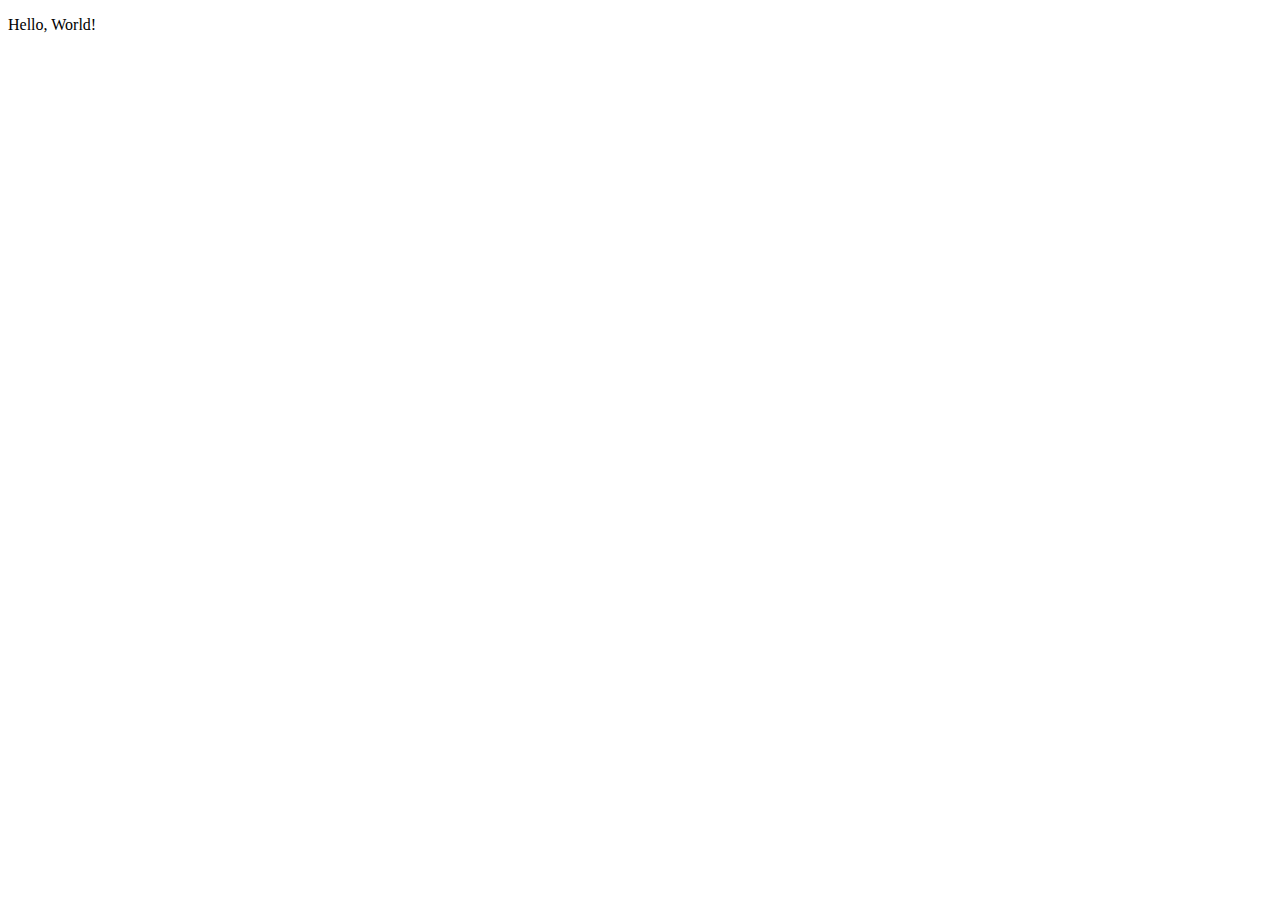
==== index.html @ 15918255 "Add files via upload" ====
<!DOCTYPE html>
<html lang="en">
<head>
	<meta charset="UTF-8">
	<meta http-equiv="X-UA-Compatible" content="IE=edge">
	<meta name="viewport" content="width=device-width, initial-scale=1.0">
	<title>Portfolio</title>
</head>
<body>
  <p>Hello, World!</p>
</body>
</html>
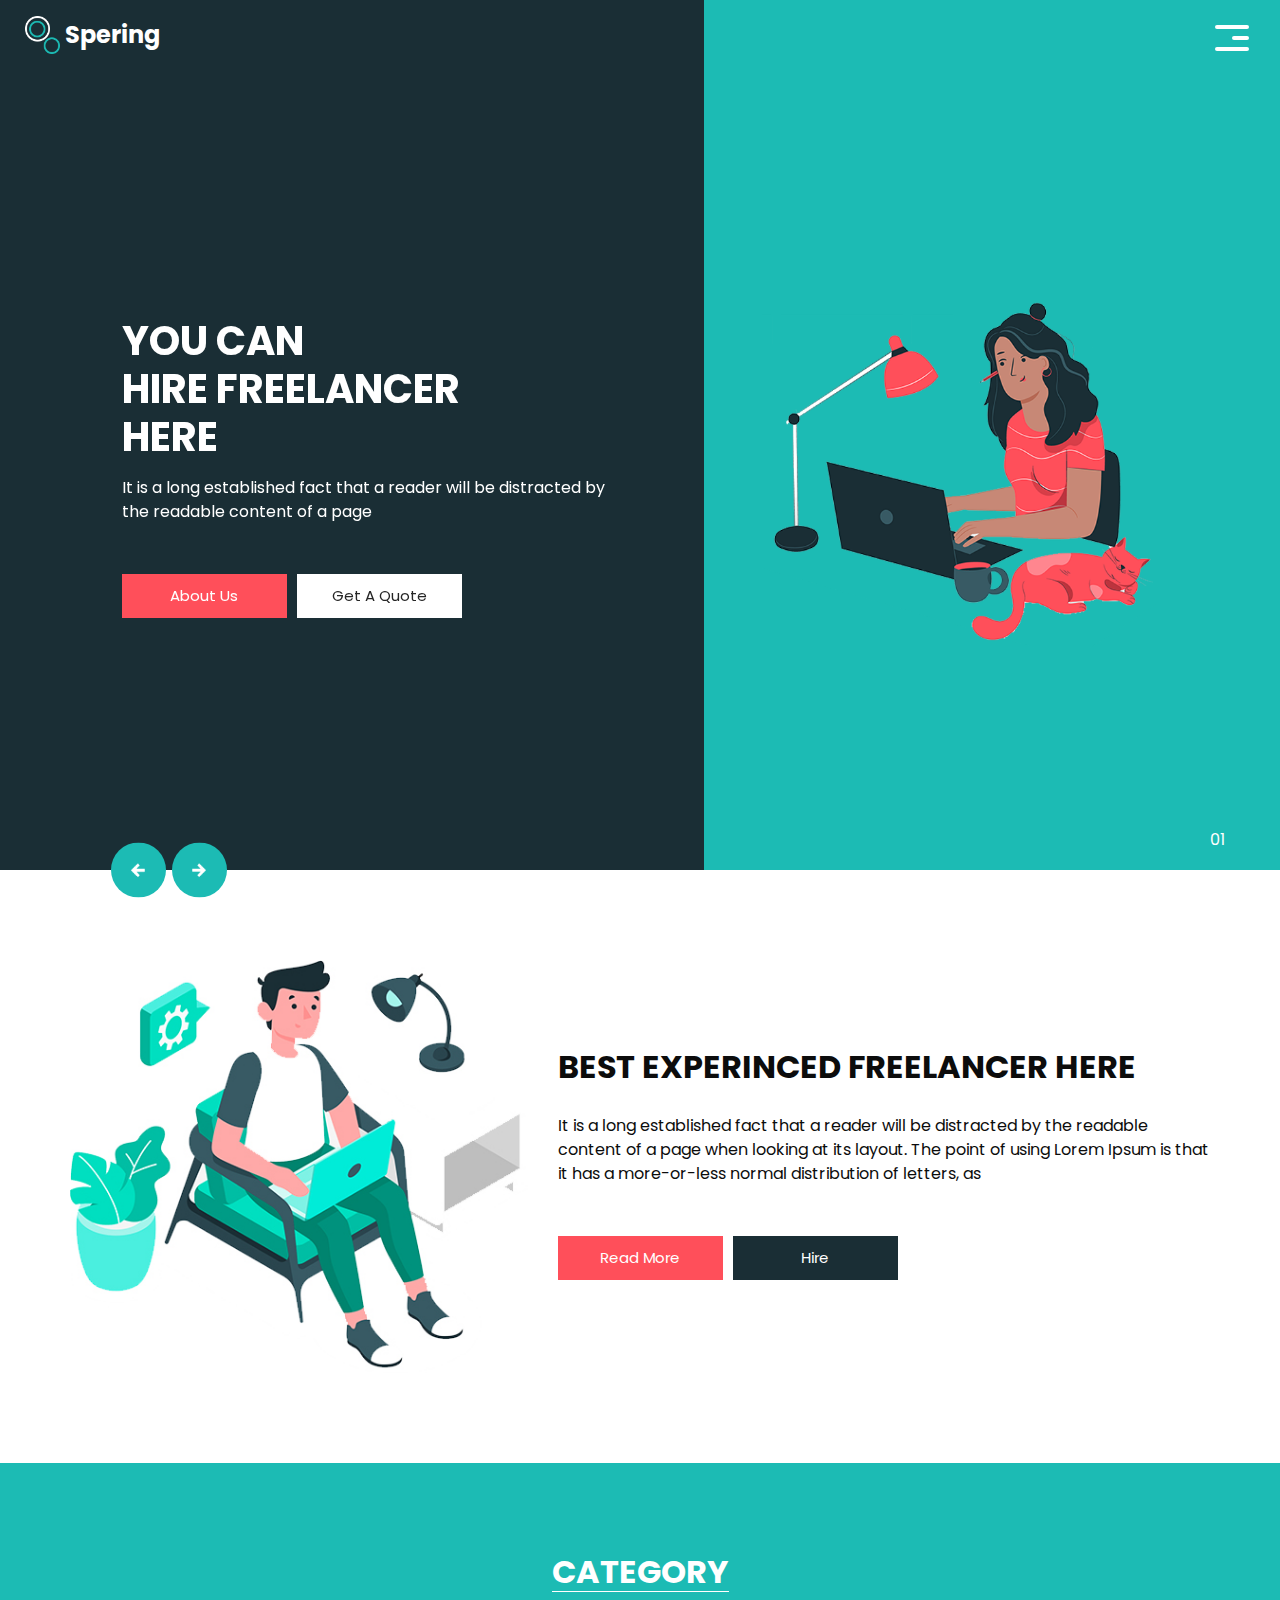
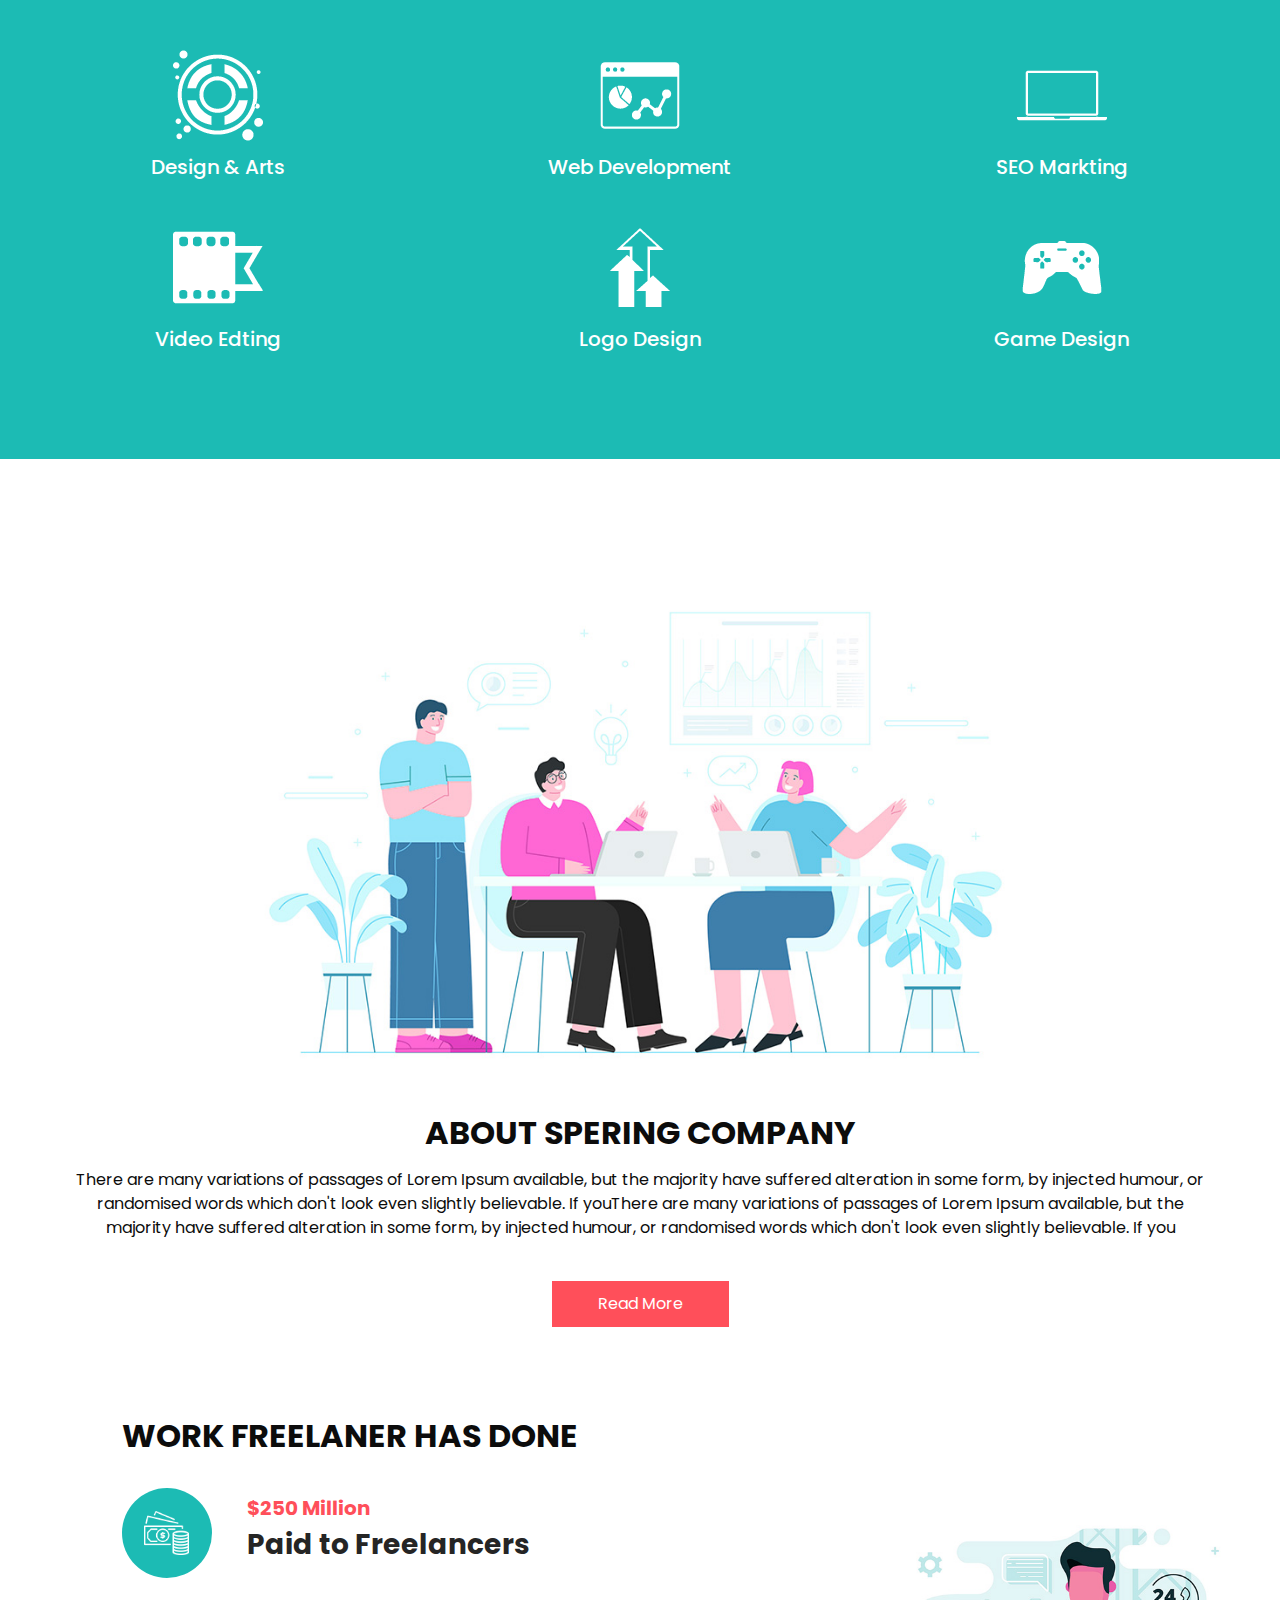
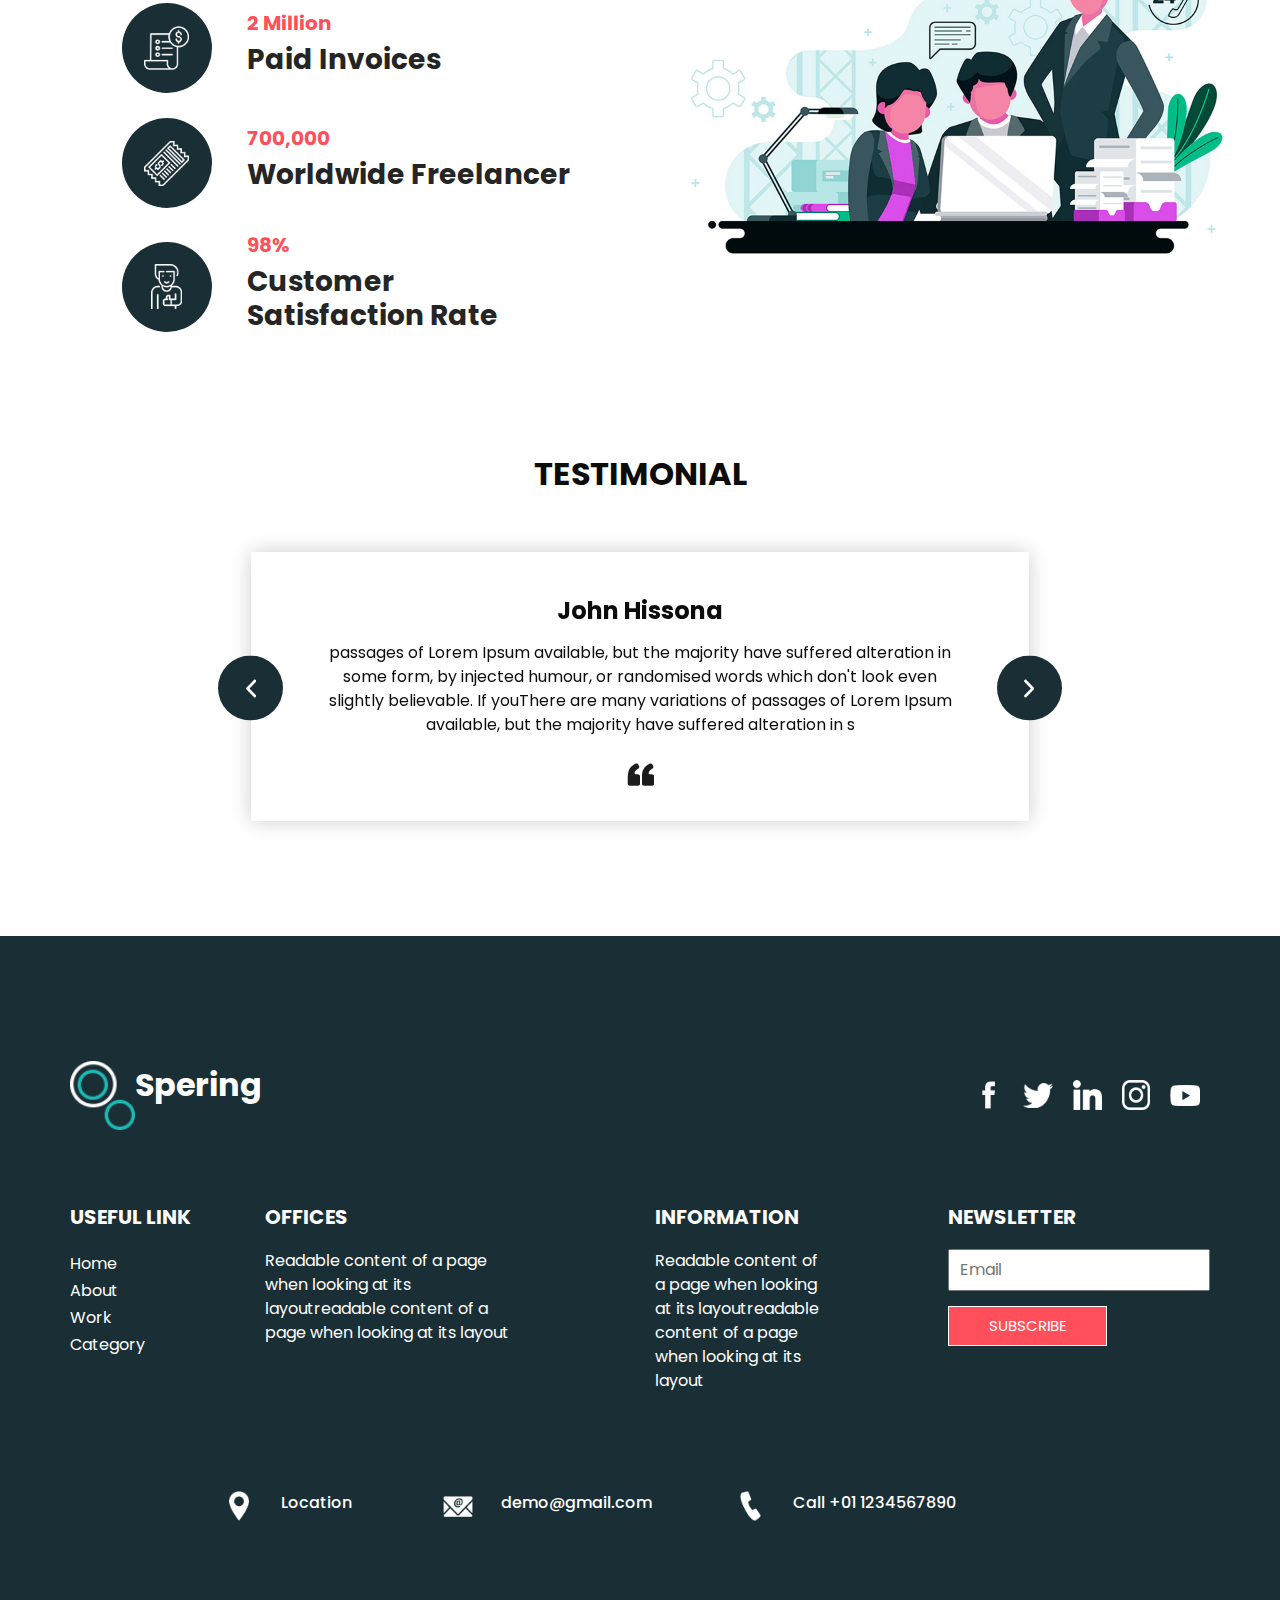
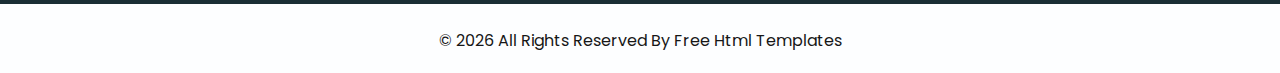
==== commit 95dc77a8: "Update index.html" ====
--- a/index.html
+++ b/index.html
@@ -1,12 +1,672 @@
-<!DOCTYPE html>
-<html lang="en">
-<head>
-	<meta charset="UTF-8">
-	<meta http-equiv="X-UA-Compatible" content="IE=edge">
-	<meta name="viewport" content="width=device-width, initial-scale=1.0">
-	<title>Portfolio</title>
-</head>
-<body>
-  <p>Hello, World!</p>
-</body>
-</html>+<!DOCTYPE html>
+<html>
+
+<head>
+  <!-- Basic -->
+  <meta charset="utf-8" />
+  <meta http-equiv="X-UA-Compatible" content="IE=edge" />
+  <!-- Mobile Metas -->
+  <meta name="viewport" content="width=device-width, initial-scale=1, shrink-to-fit=no" />
+  <!-- Site Metas -->
+  <meta name="keywords" content="" />
+  <meta name="description" content="" />
+  <meta name="author" content="" />
+
+  <title>Spering</title>
+
+  <!-- bootstrap core css -->
+  <link rel="stylesheet" type="text/css" href="css/bootstrap.css" />
+
+  <link href="https://fonts.googleapis.com/css?family=Poppins:400,700&display=swap" rel="stylesheet">
+  <!-- Custom styles for this template -->
+  <link href="css/style.css" rel="stylesheet" />
+  <!-- responsive style -->
+  <link href="css/responsive.css" rel="stylesheet" />
+</head>
+
+<body>
+  <div class="hero_area">
+    <!-- header section strats -->
+    <header class="header_section">
+      <div class="container-fluid">
+        <nav class="navbar navbar-expand-lg custom_nav-container">
+          <a class="navbar-brand" href="index.html">
+            <img src="images/logo.png" alt="" />
+            <span>
+              Spering
+            </span>
+          </a>
+          <button class="navbar-toggler" type="button" data-toggle="collapse" data-target="#navbarSupportedContent" aria-controls="navbarSupportedContent" aria-expanded="false" aria-label="Toggle navigation">
+            <span class="navbar-toggler-icon"></span>
+          </button>
+
+          <div class="collapse navbar-collapse" id="navbarSupportedContent">
+            <ul class="navbar-nav  ">
+              <li class="nav-item active">
+                <a class="nav-link" href="index.html">Home <span class="sr-only">(current)</span></a>
+              </li>
+              <li class="nav-item">
+                <a class="nav-link" href="about.html"> About</a>
+              </li>
+              <li class="nav-item">
+                <a class="nav-link" href="work.html">Work </a>
+              </li>
+              <li class="nav-item">
+                <a class="nav-link" href="category.html"> Category </a>
+              </li>
+            </ul>
+            <div class="user_option">
+              <a href="login.html">
+                <span>
+                  Login
+                </span>
+              </a>
+              <form class="form-inline my-2 my-lg-0 ml-0 ml-lg-4 mb-3 mb-lg-0">
+                <button class="btn  my-2 my-sm-0 nav_search-btn" type="submit"></button>
+              </form>
+            </div>
+          </div>
+          <div>
+            <div class="custom_menu-btn ">
+              <button>
+                <span class=" s-1">
+
+                </span>
+                <span class="s-2">
+
+                </span>
+                <span class="s-3">
+
+                </span>
+              </button>
+            </div>
+          </div>
+
+        </nav>
+      </div>
+    </header>
+    <!-- end header section -->
+    <!-- slider section -->
+    <section class="slider_section ">
+      <div class="carousel_btn-container">
+        <a class="carousel-control-prev" href="#carouselExampleIndicators" role="button" data-slide="prev">
+          <span class="sr-only">Previous</span>
+        </a>
+        <a class="carousel-control-next" href="#carouselExampleIndicators" role="button" data-slide="next">
+          <span class="sr-only">Next</span>
+        </a>
+      </div>
+      <div id="carouselExampleIndicators" class="carousel slide" data-ride="carousel">
+        <ol class="carousel-indicators">
+          <li data-target="#carouselExampleIndicators" data-slide-to="0" class="active">01</li>
+          <li data-target="#carouselExampleIndicators" data-slide-to="1">02</li>
+          <li data-target="#carouselExampleIndicators" data-slide-to="2">03</li>
+        </ol>
+        <div class="carousel-inner">
+          <div class="carousel-item active">
+            <div class="container-fluid">
+              <div class="row">
+                <div class="col-md-5 offset-md-1">
+                  <div class="detail-box">
+                    <h1>
+                      You Can <br>
+                      Hire Freelancer <br>
+                      Here
+                    </h1>
+                    <p>
+                      It is a long established fact that a reader will be distracted by
+                      the readable content of a page
+                    </p>
+                    <div class="btn-box">
+                      <a href="" class="btn-1">
+                        About Us
+                      </a>
+                      <a href="" class="btn-2">
+                        Get A Quote
+                      </a>
+                    </div>
+                  </div>
+                </div>
+                <div class="offset-md-1 col-md-4 img-container">
+                  <div class="img-box">
+                    <img src="images/slider-img.png" alt="">
+                  </div>
+                </div>
+              </div>
+            </div>
+          </div>
+          <div class="carousel-item ">
+            <div class="container-fluid">
+              <div class="row">
+                <div class="col-md-5 offset-md-1">
+                  <div class="detail-box">
+                    <h1>
+                      You Can <br>
+                      Hire Freelancer <br>
+                      Here
+                    </h1>
+                    <p>
+                      It is a long established fact that a reader will be distracted by
+                      the readable content of a page
+                    </p>
+                    <div class="btn-box">
+                      <a href="" class="btn-1">
+                        About Us
+                      </a>
+                      <a href="" class="btn-2">
+                        Get A Quote
+                      </a>
+                    </div>
+                  </div>
+                </div>
+                <div class="offset-md-1 col-md-4 img-container">
+                  <div class="img-box">
+                    <img src="images/slider-img.png" alt="">
+                  </div>
+                </div>
+              </div>
+            </div>
+          </div>
+          <div class="carousel-item ">
+            <div class="container-fluid">
+              <div class="row">
+                <div class="col-md-5 offset-md-1">
+                  <div class="detail-box">
+                    <h1>
+                      You Can <br>
+                      Hire Freelancer <br>
+                      Here
+                    </h1>
+                    <p>
+                      It is a long established fact that a reader will be distracted by
+                      the readable content of a page
+                    </p>
+                    <div class="btn-box">
+                      <a href="" class="btn-1">
+                        About Us
+                      </a>
+                      <a href="" class="btn-2">
+                        Get A Quote
+                      </a>
+                    </div>
+                  </div>
+                </div>
+                <div class="offset-md-1 col-md-4 img-container">
+                  <div class="img-box">
+                    <img src="images/slider-img.png" alt="">
+                  </div>
+                </div>
+              </div>
+            </div>
+          </div>
+        </div>
+
+      </div>
+
+    </section>
+    <!-- end slider section -->
+  </div>
+
+
+  <!-- experience section -->
+
+  <section class="experience_section layout_padding">
+    <div class="container">
+      <div class="row">
+        <div class="col-md-5">
+          <div class="img-box">
+            <img src="images/experience-img.jpg" alt="">
+          </div>
+        </div>
+        <div class="col-md-7">
+          <div class="detail-box">
+            <div class="heading_container">
+              <h2>
+                Best Experinced Freelancer Here
+              </h2>
+            </div>
+            <p>
+              It is a long established fact that a reader will be distracted by the readable content of a page when looking at its layout. The point of using Lorem Ipsum is that it has a more-or-less normal distribution of letters, as
+            </p>
+            <div class="btn-box">
+              <a href="" class="btn-1">
+                Read More
+              </a>
+              <a href="" class="btn-2">
+                Hire
+              </a>
+            </div>
+          </div>
+        </div>
+
+      </div>
+    </div>
+  </section>
+
+  <!-- end experience section -->
+
+  <!-- category section -->
+
+  <section class="category_section layout_padding">
+    <div class="container">
+      <div class="heading_container">
+        <h2>
+          Category
+        </h2>
+      </div>
+      <div class="category_container">
+        <div class="box">
+          <div class="img-box">
+            <img src="images/c1.png" alt="">
+          </div>
+          <div class="detail-box">
+            <h5>
+              Design & Arts
+            </h5>
+          </div>
+        </div>
+        <div class="box">
+          <div class="img-box">
+            <img src="images/c2.png" alt="">
+          </div>
+          <div class="detail-box">
+            <h5>
+              Web Development
+            </h5>
+          </div>
+        </div>
+        <div class="box">
+          <div class="img-box">
+            <img src="images/c3.png" alt="">
+          </div>
+          <div class="detail-box">
+            <h5>
+              SEO Markting
+            </h5>
+          </div>
+        </div>
+        <div class="box">
+          <div class="img-box">
+            <img src="images/c4.png" alt="">
+          </div>
+          <div class="detail-box">
+            <h5>
+              Video Edting
+            </h5>
+          </div>
+        </div>
+        <div class="box">
+          <div class="img-box">
+            <img src="images/c5.png" alt="">
+          </div>
+          <div class="detail-box">
+            <h5>
+              Logo Design
+            </h5>
+          </div>
+        </div>
+        <div class="box">
+          <div class="img-box">
+            <img src="images/c6.png" alt="">
+          </div>
+          <div class="detail-box">
+            <h5>
+              Game Design
+            </h5>
+          </div>
+        </div>
+      </div>
+    </div>
+  </section>
+
+
+  <!-- end category section -->
+
+  <!-- about section -->
+
+  <section class="about_section layout_padding">
+    <div class="container">
+      <div class="row">
+        <div class="col-md-10 col-lg-9 mx-auto">
+          <div class="img-box">
+            <img src="images/about-img.jpg" alt="">
+          </div>
+        </div>
+      </div>
+      <div class="detail-box">
+        <h2>
+          About Spering Company
+        </h2>
+        <p>
+          There are many variations of passages of Lorem Ipsum available, but the majority have suffered alteration in some form, by injected humour, or randomised words which don't look even slightly believable. If youThere are many variations of passages of Lorem Ipsum available, but the majority have suffered alteration in some form, by injected humour, or randomised words which don't look even slightly believable. If you
+        </p>
+        <a href="">
+          Read More
+        </a>
+      </div>
+    </div>
+  </section>
+
+  <!-- end about section -->
+
+  <!-- freelance section -->
+
+  <section class="freelance_section ">
+    <div id="accordion">
+      <div class="container-fluid">
+        <div class="row">
+          <div class="col-md-5 offset-md-1">
+            <div class="detail-box">
+              <div class="heading_container">
+                <h2>
+                  Work Freelaner Has Done
+                </h2>
+              </div>
+              <div class="tab_container">
+                <div class="t-link-box" data-toggle="collapse" data-target="#collapseOne" aria-expanded="true" aria-controls="collapseOne">
+                  <div class="img-box">
+                    <img src="images/f1.png" alt="">
+                  </div>
+                  <div class="detail-box">
+                    <h5>
+                      $250 Million
+                    </h5>
+                    <h3>
+                      Paid to Freelancers
+                    </h3>
+                  </div>
+                </div>
+                <div class="t-link-box collapsed" data-toggle="collapse" data-target="#collapseTwo" aria-expanded="false" aria-controls="collapseTwo">
+                  <div class="img-box">
+                    <img src="images/f2.png" alt="">
+                  </div>
+                  <div class="detail-box">
+                    <h5>
+                      2 Million
+                    </h5>
+                    <h3>
+                      Paid Invoices
+                    </h3>
+                  </div>
+                </div>
+                <div class="t-link-box collapsed" data-toggle="collapse" data-target="#collapseThree" aria-expanded="false" aria-controls="collapseThree">
+                  <div class="img-box">
+                    <img src="images/f3.png" alt="">
+                  </div>
+                  <div class="detail-box">
+                    <h5>
+                      700,000
+                    </h5>
+                    <h3>
+                      Worldwide Freelancer
+                    </h3>
+                  </div>
+                </div>
+                <div class="t-link-box collapsed" data-toggle="collapse" data-target="#collapseFour" aria-expanded="false" aria-controls="collapseFour">
+                  <div class="img-box">
+                    <img src="images/f4.png" alt="">
+                  </div>
+                  <div class="detail-box">
+                    <h5>
+                      98%
+                    </h5>
+                    <h3>
+                      Customer <br>
+                      Satisfaction Rate
+                    </h3>
+                  </div>
+                </div>
+              </div>
+            </div>
+          </div>
+          <div class="col-md-6">
+            <div class="collapse show" id="collapseOne" aria-labelledby="headingOne" data-parent="#accordion">
+              <div class="img-box">
+                <img src="images/freelance-img.jpg" alt="">
+              </div>
+            </div>
+            <div class="collapse" id="collapseTwo" aria-labelledby="headingTwo" data-parent="#accordion">
+              <div class="img-box">
+                <img src="images/freelance-img.jpg" alt="">
+              </div>
+            </div>
+            <div class="collapse" id="collapseThree" aria-labelledby="headingThree" data-parent="#accordion">
+              <div class="img-box">
+                <img src="images/freelance-img.jpg" alt="">
+              </div>
+            </div>
+            <div class="collapse" id="collapseFour" aria-labelledby="headingfour" data-parent="#accordion">
+              <div class="img-box">
+                <img src="images/freelance-img.jpg" alt="">
+              </div>
+            </div>
+          </div>
+        </div>
+      </div>
+    </div>
+  </section>
+
+  <!-- end freelance section -->
+
+  <!-- client section -->
+
+  <section class="client_section layout_padding">
+    <div class="container">
+      <div class="row">
+        <div class="col-lg-9 col-md-10 mx-auto">
+          <div class="heading_container">
+            <h2>
+              Testimonial
+            </h2>
+          </div>
+          <div id="carouselExampleControls" class="carousel slide" data-ride="carousel">
+            <div class="carousel-inner">
+              <div class="carousel-item active">
+                <div class="detail-box">
+                  <h4>
+                    John Hissona
+                  </h4>
+                  <p>
+                    passages of Lorem Ipsum available, but the majority have suffered alteration in some form, by injected humour, or randomised words which don't look even slightly believable. If youThere are many variations of passages of Lorem Ipsum available, but the majority have suffered alteration in s
+                  </p>
+                  <img src="images/quote.png" alt="">
+                </div>
+              </div>
+              <div class="carousel-item">
+                <div class="detail-box">
+                  <h4>
+                    John Hissona
+                  </h4>
+                  <p>
+                    passages of Lorem Ipsum available, but the majority have suffered alteration in some form, by injected humour, or randomised words which don't look even slightly believable. If youThere are many variations of passages of Lorem Ipsum available, but the majority have suffered alteration in s
+                  </p>
+                  <img src="images/quote.png" alt="">
+                </div>
+              </div>
+              <div class="carousel-item">
+                <div class="detail-box">
+                  <h4>
+                    John Hissona
+                  </h4>
+                  <p>
+                    passages of Lorem Ipsum available, but the majority have suffered alteration in some form, by injected humour, or randomised words which don't look even slightly believable. If youThere are many variations of passages of Lorem Ipsum available, but the majority have suffered alteration in s
+                  </p>
+                  <img src="images/quote.png" alt="">
+                </div>
+              </div>
+            </div>
+            <a class="carousel-control-prev" href="#carouselExampleControls" role="button" data-slide="prev">
+              <span class="sr-only">Previous</span>
+            </a>
+            <a class="carousel-control-next" href="#carouselExampleControls" role="button" data-slide="next">
+              <span class="sr-only">Next</span>
+            </a>
+          </div>
+        </div>
+      </div>
+    </div>
+  </section>
+
+  <!-- end client section -->
+
+
+
+  <!-- info section -->
+
+  <section class="info_section ">
+    <div class="info_container layout_padding-top">
+      <div class="container">
+        <div class="info_top">
+          <div class="info_logo">
+            <img src="images/logo.png" alt="" />
+            <span>
+              Spering
+            </span>
+          </div>
+          <div class="social_box">
+            <a href="#">
+              <img src="images/fb.png" alt="">
+            </a>
+            <a href="#">
+              <img src="images/twitter.png" alt="">
+            </a>
+            <a href="#">
+              <img src="images/linkedin.png" alt="">
+            </a>
+            <a href="#">
+              <img src="images/instagram.png" alt="">
+            </a>
+            <a href="#">
+              <img src="images/youtube.png" alt="">
+            </a>
+          </div>
+        </div>
+
+        <div class="info_main">
+          <div class="row">
+            <div class="col-md-3 col-lg-2">
+              <div class="info_link-box">
+                <h5>
+                  Useful Link
+                </h5>
+                <ul>
+                  <li class=" active">
+                    <a class="" href="index.html">Home <span class="sr-only">(current)</span></a>
+                  </li>
+                  <li class="">
+                    <a class="" href="about.html">About </a>
+                  </li>
+                  <li class="">
+                    <a class="" href="work.html">Work </a>
+                  </li>
+                  <li class="">
+                    <a class="" href="category.html">Category </a>
+                  </li>
+                </ul>
+              </div>
+            </div>
+            <div class="col-md-3 ">
+              <h5>
+                Offices
+              </h5>
+              <p>
+                Readable content of a page when looking at its layoutreadable content of a page when looking at its layout
+              </p>
+            </div>
+
+            <div class="col-md-3 col-lg-2 offset-lg-1">
+              <h5>
+                Information
+              </h5>
+              <p>
+                Readable content of a page when looking at its layoutreadable content of a page when looking at its layout
+              </p>
+            </div>
+
+            <div class="col-md-3  offset-lg-1">
+              <div class="info_form ">
+                <h5>
+                  Newsletter
+                </h5>
+                <form action="">
+                  <input type="email" placeholder="Email">
+                  <button>
+                    Subscribe
+                  </button>
+                </form>
+              </div>
+            </div>
+          </div>
+        </div>
+        <div class="row">
+          <div class="col-lg-9 col-md-10 mx-auto">
+            <div class="info_contact layout_padding2">
+              <div class="row">
+                <div class="col-md-3">
+                  <a href="#" class="link-box">
+                    <div class="img-box">
+                      <img src="images/location.png" alt="">
+                    </div>
+                    <div class="detail-box">
+                      <h6>
+                        Location
+                      </h6>
+                    </div>
+                  </a>
+                </div>
+                <div class="col-md-4">
+                  <a href="#" class="link-box">
+                    <div class="img-box">
+                      <img src="images/mail.png" alt="">
+                    </div>
+                    <div class="detail-box">
+                      <h6>
+                        demo@gmail.com
+                      </h6>
+                    </div>
+                  </a>
+                </div>
+                <div class="col-md-5">
+                  <a href="#" class="link-box">
+                    <div class="img-box">
+                      <img src="images/call.png" alt="">
+                    </div>
+                    <div class="detail-box">
+                      <h6>
+                        Call +01 1234567890
+                      </h6>
+                    </div>
+                  </a>
+                </div>
+              </div>
+            </div>
+          </div>
+        </div>
+
+      </div>
+    </div>
+  </section>
+
+  <!-- end info section -->
+
+  <!-- footer section -->
+  <footer class="container-fluid footer_section ">
+    <div class="container">
+      <p>
+        &copy; <span id="displayDate"></span> All Rights Reserved By
+        <a href="https://html.design/">Free Html Templates</a>
+      </p>
+    </div>
+  </footer>
+  <!-- end  footer section -->
+
+
+  <script src="js/jquery-3.4.1.min.js"></script>
+  <script src="js/bootstrap.js"></script>
+  <script src="js/custom.js"></script>
+
+
+</body>
+</body>
+
+</html>
--- a/css/style.css
+++ b/css/style.css
@@ -0,0 +1,886 @@
+body {
+  font-family: 'Poppins', sans-serif;
+  color: #0c0c0c;
+  background-color: #ffffff;
+}
+
+.layout_padding {
+  padding-top: 90px;
+  padding-bottom: 90px;
+}
+
+.layout_padding2 {
+  padding: 45px 0;
+}
+
+.layout_padding2-top {
+  padding-top: 45px;
+  padding-bottom: 45px;
+}
+
+.layout_padding2-bottom {
+  padding-bottom: 45px;
+}
+
+.layout_padding-top {
+  padding-top: 90px;
+}
+
+.layout_padding-bottom {
+  padding-bottom: 90px;
+}
+
+.heading_container {
+  display: -webkit-box;
+  display: -ms-flexbox;
+  display: flex;
+}
+
+.heading_container h2 {
+  font-weight: bold;
+  text-transform: uppercase;
+}
+
+/*header section*/
+.hero_area {
+  height: calc(100vh - 30px);
+  background: -webkit-gradient(linear, left top, right top, color-stop(55%, #1a2e35), color-stop(55%, #1cbbb4));
+  background: linear-gradient(to right, #1a2e35 55%, #1cbbb4 55%);
+  display: -webkit-box;
+  display: -ms-flexbox;
+  display: flex;
+  -webkit-box-orient: vertical;
+  -webkit-box-direction: normal;
+      -ms-flex-direction: column;
+          flex-direction: column;
+  position: relative;
+}
+
+.sub_page .hero_area {
+  height: auto;
+  background: none;
+  background-color: #1a2e35;
+}
+
+.hero_area.sub_pages {
+  height: auto;
+}
+
+.header_section {
+  overflow-x: hidden;
+}
+
+.header_section .container-fluid {
+  padding-right: 25px;
+  padding-left: 25px;
+}
+
+.header_section .nav_container {
+  margin: 0 auto;
+}
+
+.header_section .user_option {
+  display: -webkit-box;
+  display: -ms-flexbox;
+  display: flex;
+  -webkit-box-align: center;
+      -ms-flex-align: center;
+          align-items: center;
+}
+
+.header_section .user_option a {
+  display: -webkit-box;
+  display: -ms-flexbox;
+  display: flex;
+  color: #ffffff;
+  -webkit-box-align: center;
+      -ms-flex-align: center;
+          align-items: center;
+}
+
+.header_section .user_option a img {
+  min-width: 20px;
+  height: 20px;
+  margin-right: 5px;
+}
+
+.custom_nav-container.navbar-expand-lg .navbar-nav .nav-item .nav-link {
+  padding: 10px 15px;
+  color: #ffffff;
+  text-align: center;
+}
+
+a,
+a:hover,
+a:focus {
+  text-decoration: none;
+}
+
+a:hover,
+a:focus {
+  color: initial;
+}
+
+.btn,
+.btn:focus {
+  outline: none !important;
+  -webkit-box-shadow: none;
+          box-shadow: none;
+}
+
+.custom_nav-container .nav_search-btn {
+  background-image: url(../images/search-icon.png);
+  background-size: 17px;
+  background-repeat: no-repeat;
+  background-position-y: 7px;
+  width: 35px;
+  height: 35px;
+  padding: 0;
+  border: none;
+}
+
+.custom_nav-container form {
+  padding-top: 7px;
+}
+
+.navbar-brand {
+  margin-right: 5%;
+  display: -webkit-box;
+  display: -ms-flexbox;
+  display: flex;
+  -webkit-box-align: center;
+      -ms-flex-align: center;
+          align-items: center;
+}
+
+.navbar-brand img {
+  width: 35px;
+  margin-right: 5px;
+}
+
+.navbar-brand span {
+  font-weight: bold;
+  color: #ffffff;
+  font-size: 24px;
+}
+
+.custom_nav-container {
+  z-index: 99999;
+  padding: 0;
+  height: 70px;
+}
+
+.custom_nav-container .navbar-toggler {
+  outline: none;
+}
+
+.custom_nav-container .navbar-toggler .navbar-toggler-icon {
+  background-image: url(../images/menu.png);
+  background-size: 30px;
+  width: 32px;
+  height: 32px;
+}
+
+.lg_toggl-btn {
+  background-color: transparent;
+  border: none;
+  outline: none;
+  width: 56px;
+  height: 40px;
+  cursor: pointer;
+}
+
+.lg_toggl-btn:focus {
+        <h1>LOGIN</h1>
+        ID <input type = "text" name="id" placeholder="아이디를 입력해주세요."><br/>
+        PASSWORD <input type = "password" name="password" placeholder="비밀번호를 입력해주세요.">
+        <p>
+            <input value="LOGIN" type="submit" name="login">
+        </p>
+    </body>
+</html>
+출처: https://jyostudy.tistory.com/65 [쫀쪼 개발 블로그:티스토리]
+}
+
+.login_btn-container {
+  padding-top: 30px;
+}
+
+.login_btn-container a {
+  color: #1cbbb4;
+  text-transform: uppercase;
+}
+
+/*end header section*/
+/* slider section */
+.slider_section {
+  -webkit-box-flex: 1;
+      -ms-flex: 1;
+          flex: 1;
+  display: -webkit-box;
+  display: -ms-flexbox;
+  display: flex;
+  -webkit-box-align: center;
+      -ms-flex-align: center;
+          align-items: center;
+  position: relative;
+}
+
+.slider_section .row {
+  -webkit-box-align: center;
+      -ms-flex-align: center;
+          align-items: center;
+}
+
+.slider_section .row > div {
+  position: unset;
+}
+
+.slider_section .detail-box h1 {
+  color: #ffffff;
+  font-weight: bold;
+  text-transform: uppercase;
+}
+
+.slider_section .detail-box p {
+  color: #ffffff;
+  margin-top: 15px;
+}
+
+.slider_section .detail-box .btn-box {
+  display: -webkit-box;
+  display: -ms-flexbox;
+  display: flex;
+  -ms-flex-wrap: wrap;
+      flex-wrap: wrap;
+  margin: 45px -5px 0 -5px;
+}
+
+.slider_section .detail-box .btn-box a {
+  text-align: center;
+  width: 165px;
+  font-size: 15px;
+  margin: 5px;
+}
+
+.slider_section .detail-box .btn-box .btn-1 {
+  display: inline-block;
+  padding: 10px 0;
+  background-color: #ff4f5a;
+  color: #ffffff;
+  -webkit-transition: all 0.3s;
+  transition: all 0.3s;
+  border: 1px solid transparent;
+  border-radius: 0;
+}
+
+.slider_section .detail-box .btn-box .btn-1:hover {
+  background-color: transparent;
+  border-color: #ff4f5a;
+  color: #ff4f5a;
+}
+
+.slider_section .detail-box .btn-box .btn-2 {
+  display: inline-block;
+  padding: 10px 0;
+  background-color: #ffffff;
+  color: #252525;
+  -webkit-transition: all 0.3s;
+  transition: all 0.3s;
+  border: 1px solid transparent;
+  border-radius: 0;
+}
+
+.slider_section .detail-box .btn-box .btn-2:hover {
+  background-color: transparent;
+  border-color: #ffffff;
+  color: #ffffff;
+}
+
+.slider_section .img-container .img-box img {
+  width: 100%;
+}
+
+.slider_section #carouselExampleIndicators {
+  position: unset;
+  width: 100%;
+}
+
+.slider_section .carousel_btn-container {
+  width: 120px;
+  position: absolute;
+  bottom: 0;
+  display: -webkit-box;
+  display: -ms-flexbox;
+  display: flex;
+  -webkit-box-pack: justify;
+      -ms-flex-pack: justify;
+          justify-content: space-between;
+  left: 8.5%;
+  z-index: 999;
+  -webkit-transform: translateY(50%);
+          transform: translateY(50%);
+}
+
+.slider_section .carousel_btn-container .carousel-control-prev,
+.slider_section .carousel_btn-container .carousel-control-next {
+  position: relative;
+  width: 55px;
+  height: 55px;
+  border: none;
+  border-radius: 100%;
+  opacity: 1;
+  background-repeat: no-repeat;
+  background-size: 14px;
+  background-position: center;
+  background-color: #1cbbb4;
+  margin: 2px;
+}
+
+.slider_section .carousel_btn-container .carousel-control-prev:hover,
+.slider_section .carousel_btn-container .carousel-control-next:hover {
+  background-color: #ff4f5a;
+}
+
+.slider_section .carousel_btn-container .carousel-control-prev {
+  background-image: url(../images/prev.png);
+}
+
+.slider_section .carousel_btn-container .carousel-control-next {
+  background-image: url(../images/next.png);
+}
+
+.slider_section ol.carousel-indicators {
+  margin: 0;
+  width: 75px;
+  bottom: 45px;
+  left: initial;
+  right: 25px;
+}
+
+.slider_section ol.carousel-indicators li {
+  border-radius: 100%;
+  text-indent: 0px;
+  text-align: center;
+  line-height: 55px;
+  color: #ffffff;
+  background-color: transparent;
+  opacity: 1;
+  display: none;
+}
+
+.slider_section ol.carousel-indicators li.active {
+  display: block;
+}
+
+.experience_section .row {
+  -webkit-box-align: center;
+      -ms-flex-align: center;
+          align-items: center;
+}
+
+.experience_section .detail-box p {
+  margin-top: 20px;
+}
+
+.experience_section .detail-box .btn-box {
+  display: -webkit-box;
+  display: -ms-flexbox;
+  display: flex;
+  -ms-flex-wrap: wrap;
+      flex-wrap: wrap;
+  margin: 45px -5px 0 -5px;
+}
+
+.experience_section .detail-box .btn-box a {
+  text-align: center;
+  width: 165px;
+  font-size: 15px;
+  margin: 5px;
+}
+
+.experience_section .detail-box .btn-box .btn-1 {
+  display: inline-block;
+  padding: 10px 0;
+  background-color: #ff4f5a;
+  color: #ffffff;
+  -webkit-transition: all 0.3s;
+  transition: all 0.3s;
+  border: 1px solid transparent;
+  border-radius: 0;
+}
+
+.experience_section .detail-box .btn-box .btn-1:hover {
+  background-color: transparent;
+  border-color: #ff4f5a;
+  color: #ff4f5a;
+}
+
+.experience_section .detail-box .btn-box .btn-2 {
+  display: inline-block;
+  padding: 10px 0;
+  background-color: #1a2e35;
+  color: #ffffff;
+  -webkit-transition: all 0.3s;
+  transition: all 0.3s;
+  border: 1px solid transparent;
+  border-radius: 0;
+}
+
+.experience_section .detail-box .btn-box .btn-2:hover {
+  background-color: transparent;
+  border-color: #1a2e35;
+  color: #1a2e35;
+}
+
+.experience_section .img-box img {
+  width: 100%;
+}
+
+.category_section {
+  background-color: #1cbbb4;
+  color: #ffffff;
+  text-align: center;
+}
+
+.category_section .heading_container {
+  -webkit-box-pack: center;
+      -ms-flex-pack: center;
+          justify-content: center;
+}
+
+.category_section .heading_container h2 {
+  border-bottom: 1px solid #ffffff;
+}
+
+.category_section .category_container {
+  display: -webkit-box;
+  display: -ms-flexbox;
+  display: flex;
+  -ms-flex-wrap: wrap;
+      flex-wrap: wrap;
+  -webkit-box-pack: justify;
+      -ms-flex-pack: justify;
+          justify-content: space-between;
+  margin-top: 25px;
+}
+
+.category_section .category_container .box {
+  display: -webkit-box;
+  display: -ms-flexbox;
+  display: flex;
+  -webkit-box-orient: vertical;
+  -webkit-box-direction: normal;
+      -ms-flex-direction: column;
+          flex-direction: column;
+  -webkit-box-align: center;
+      -ms-flex-align: center;
+          align-items: center;
+  margin: 10px 0;
+  min-width: 130px;
+  -ms-flex-preferred-size: 26%;
+      flex-basis: 26%;
+}
+
+.category_section .category_container .box .img-box {
+  width: 120px;
+  height: 120px;
+  display: -webkit-box;
+  display: -ms-flexbox;
+  display: flex;
+  -webkit-box-pack: center;
+      -ms-flex-pack: center;
+          justify-content: center;
+  -webkit-box-align: center;
+      -ms-flex-align: center;
+          align-items: center;
+}
+
+.about_section {
+  text-align: center;
+}
+
+.about_section .img-box img {
+  width: 100%;
+}
+
+.about_section .detail-box h2 {
+  font-weight: bold;
+  text-transform: uppercase;
+}
+
+.about_section .detail-box p {
+  margin-top: 15px;
+}
+
+.about_section .detail-box a {
+  display: inline-block;
+  padding: 10px 45px;
+  background-color: #ff4f5a;
+  color: #ffffff;
+  -webkit-transition: all 0.3s;
+  transition: all 0.3s;
+  border: 1px solid transparent;
+  border-radius: 0;
+  margin-top: 25px;
+}
+
+.about_section .detail-box a:hover {
+  background-color: transparent;
+  border-color: #ff4f5a;
+  color: #ff4f5a;
+}
+
+.freelance_section .row {
+  -webkit-box-align: center;
+      -ms-flex-align: center;
+          align-items: center;
+}
+
+.freelance_section .tab_container .t-link-box {
+  margin: 25px 0;
+  display: -webkit-box;
+  display: -ms-flexbox;
+  display: flex;
+  -webkit-box-align: center;
+      -ms-flex-align: center;
+          align-items: center;
+  cursor: pointer;
+}
+
+.freelance_section .tab_container .t-link-box .img-box {
+  width: 90px;
+  height: 90px;
+  min-width: 90px;
+  min-height: 90px;
+  display: -webkit-box;
+  display: -ms-flexbox;
+  display: flex;
+  -webkit-box-pack: center;
+      -ms-flex-pack: center;
+          justify-content: center;
+  -webkit-box-align: center;
+      -ms-flex-align: center;
+          align-items: center;
+  background-color: #1a2e35;
+  border-radius: 100%;
+  margin-right: 35px;
+}
+
+.freelance_section .tab_container .t-link-box .img-box img {
+  width: auto;
+  height: auto;
+  max-width: 45px;
+  max-height: 45px;
+}
+
+.freelance_section .tab_container .t-link-box .detail-box h5 {
+  font-weight: bold;
+  color: #ff4f5a;
+}
+
+.freelance_section .tab_container .t-link-box .detail-box h3 {
+  font-weight: bold;
+  color: #252525;
+}
+
+.freelance_section .tab_container .t-link-box[aria-expanded="true"] .img-box, .freelance_section .tab_container .t-link-box:hover .img-box {
+  background-color: #1cbbb4;
+}
+
+.freelance_section .img-box img {
+  width: 100%;
+}
+
+.client_section .heading_container {
+  -webkit-box-pack: center;
+      -ms-flex-pack: center;
+          justify-content: center;
+  margin-bottom: 25px;
+}
+
+.client_section .detail-box {
+  text-align: center;
+  margin: 25px 35px;
+  padding: 45px 65px 35px 65px;
+  -webkit-box-shadow: 0px 0px 20px 0 rgba(0, 0, 0, 0.2);
+          box-shadow: 0px 0px 20px 0 rgba(0, 0, 0, 0.2);
+}
+
+.client_section .detail-box h4 {
+  font-weight: bold;
+}
+
+.client_section .detail-box p {
+  margin-top: 15px;
+  margin-bottom: 25px;
+}
+
+.client_section .carousel-control-prev,
+.client_section .carousel-control-next {
+  top: 50%;
+  width: 65px;
+  height: 65px;
+  border: none;
+  border-radius: 100%;
+  opacity: 1;
+  background-repeat: no-repeat;
+  background-size: 10px;
+  background-position: center;
+  background-color: #1a2e35;
+  margin: 2px;
+  -webkit-transform: translateY(-50%);
+          transform: translateY(-50%);
+}
+
+.client_section .carousel-control-prev {
+  background-image: url(../images/prev-angle.png);
+}
+
+.client_section .carousel-control-next {
+  background-image: url(../images/next-angle.png);
+}
+
+/* info section */
+.info_section {
+  position: relative;
+  background-color: #1a2e35;
+  color: #ffffff;
+}
+
+.info_section .heading_container {
+  margin-bottom: 45px;
+}
+
+.info_section h5 {
+  text-transform: uppercase;
+  font-weight: bold;
+  margin-bottom: 20px;
+}
+
+.info_section .info_top {
+  display: -webkit-box;
+  display: -ms-flexbox;
+  display: flex;
+  -webkit-box-align: center;
+      -ms-flex-align: center;
+          align-items: center;
+  -webkit-box-pack: justify;
+      -ms-flex-pack: justify;
+          justify-content: space-between;
+  margin-top: 35px;
+  margin-bottom: 75px;
+}
+
+.info_section .info_top .info_logo {
+  display: -webkit-box;
+  display: -ms-flexbox;
+  display: flex;
+}
+
+.info_section .info_top .info_logo img {
+  width: 65px;
+}
+
+.info_section .info_top .info_logo span {
+  color: #ffffff;
+  font-weight: bold;
+  font-size: 32px;
+}
+
+.info_section .info_top .social_box {
+  display: -webkit-box;
+  display: -ms-flexbox;
+  display: flex;
+  -webkit-box-align: center;
+      -ms-flex-align: center;
+          align-items: center;
+}
+
+.info_section .info_top .social_box a {
+  margin: 0 10px;
+}
+
+.info_section .info_top .social_box a img {
+  width: auto;
+  height: auto;
+  max-width: 30px;
+  max-height: 30px;
+}
+
+.info_section a {
+  text-transform: none;
+}
+
+.info_section ul {
+  padding: 0;
+}
+
+.info_section ul li {
+  list-style-type: none;
+  margin: 3px 0;
+}
+
+.info_section ul li a {
+  color: #ffffff;
+}
+
+.info_section .info_link-box {
+  display: -webkit-box;
+  display: -ms-flexbox;
+  display: flex;
+  -webkit-box-orient: vertical;
+  -webkit-box-direction: normal;
+      -ms-flex-direction: column;
+          flex-direction: column;
+}
+
+.info_section .info_form form input {
+  outline: none;
+  width: 100%;
+  padding: 7px 10px;
+}
+
+.info_section .info_form form button {
+  display: inline-block;
+  padding: 8px 40px;
+  background-color: #ff4f5a;
+  color: #ffffff;
+  -webkit-transition: all 0.3s;
+  transition: all 0.3s;
+  border: 1px solid transparent;
+  border-radius: 0;
+  border: 1.5px solid #ffffff;
+  margin-top: 15px;
+  text-transform: uppercase;
+  font-size: 15px;
+}
+
+.info_section .info_form form button:hover {
+  background-color: transparent;
+  border-color: #ff4f5a;
+  color: #ff4f5a;
+}
+
+.info_section .info_contact .link-box {
+  display: -webkit-box;
+  display: -ms-flexbox;
+  display: flex;
+  -webkit-box-align: center;
+      -ms-flex-align: center;
+          align-items: center;
+  margin: 30px 0;
+  color: #ffffff;
+}
+
+.info_section .info_contact .link-box .img-box {
+  display: -webkit-box;
+  display: -ms-flexbox;
+  display: flex;
+  -webkit-box-pack: center;
+      -ms-flex-pack: center;
+          justify-content: center;
+  -webkit-box-align: center;
+      -ms-flex-align: center;
+          align-items: center;
+  min-width: 45px;
+  min-height: 45px;
+  margin-right: 20px;
+}
+
+.info_section .info_contact .link-box .img-box img {
+  width: auto;
+  height: auto;
+  max-width: 30px;
+  max-height: 30px;
+}
+
+/* end info section */
+/* footer section*/
+.footer_section {
+  display: -webkit-box;
+  display: -ms-flexbox;
+  display: flex;
+  -webkit-box-orient: vertical;
+  -webkit-box-direction: normal;
+      -ms-flex-direction: column;
+          flex-direction: column;
+  -webkit-box-pack: center;
+      -ms-flex-pack: center;
+          justify-content: center;
+  background-color: #fdfeff;
+}
+
+.footer_section p {
+  color: #171717;
+  margin: 0;
+  padding: 25px 0 20px 0;
+  margin: 0 auto;
+  text-align: center;
+}
+
+.footer_section a {
+  color: #171717;
+}
+
+/* end footer section*/
+#navbarSupportedContent {
+  -webkit-transform: translateX(100vw);
+          transform: translateX(100vw);
+  opacity: 0;
+  -webkit-transition: all 0.3s ease-in;
+  transition: all 0.3s ease-in;
+  -webkit-box-pack: justify;
+      -ms-flex-pack: justify;
+          justify-content: space-between;
+  -webkit-box-align: center;
+      -ms-flex-align: center;
+          align-items: center;
+}
+
+#navbarSupportedContent.lg_nav-toggle {
+  -webkit-transform: translateX(0);
+          transform: translateX(0);
+  opacity: 1;
+}
+
+.custom_menu-btn button {
+  margin-top: 12px;
+  outline: none;
+  border: none;
+  background-color: transparent;
+}
+
+.custom_menu-btn button span {
+  display: block;
+  width: 34px;
+  height: 4px;
+  background-color: #fff;
+  margin: 7px 0;
+  -webkit-transition: all 0.3s;
+  transition: all 0.3s;
+  border-radius: 10px;
+}
+
+.custom_menu-btn .s-2 {
+  -webkit-transition: all 0.1s;
+  transition: all 0.1s;
+  width: 17px;
+  margin-left: auto;
+}
+
+.menu_btn-style button .s-1 {
+  -webkit-transform: rotate(45deg) translate(8px, 8px);
+          transform: rotate(45deg) translate(8px, 8px);
+}
+
+.menu_btn-style button .s-2 {
+  -webkit-transform: translateX(100px);
+          transform: translateX(100px);
+}
+
+.menu_btn-style button .s-3 {
+  -webkit-transform: rotate(-45deg) translate(8px, -8px);
+          transform: rotate(-45deg) translate(8px, -8px);
+}
+/*# sourceMappingURL=style.css.map */
--- a/css/responsive.css
+++ b/css/responsive.css
@@ -0,0 +1,191 @@
+@media (max-width: 1120px) {}
+
+@media (max-width: 992px) {
+  .hero_area {
+    height: auto;
+  }
+
+  #navbarSupportedContent {
+    opacity: 1;
+    transform: none;
+    margin-top: 15px;
+  }
+
+
+  .navbar-toggler {
+    padding: 0.25rem 0;
+  }
+
+
+  .header_section .user_option {
+    display: none;
+  }
+
+  .custom_menu-btn {
+    display: none;
+  }
+
+  .navbar-nav {
+    align-items: center;
+  }
+
+  .custom_nav-container .navbar-toggler {
+    margin-left: auto;
+  }
+
+  .custom_nav-container {
+    padding: 15px 0;
+    height: auto;
+  }
+
+  .slider_section {
+    padding-top: 45px;
+    padding-bottom: 120px;
+  }
+
+  .info_section .info_contact .link-box .img-box {
+    margin-right: 8px;
+  }
+
+}
+
+@media (max-width: 767px) {
+  .hero_area {
+    background: none;
+    background-color: #1a2e35;
+    /* background: linear-gradient(to bottom, #1a2e35 40%, #1cbbb4 40%); */
+  }
+
+  .slider_section {
+    text-align: center;
+    padding-bottom: 0;
+  }
+
+  .slider_section .detail-box {
+    margin-bottom: 75px;
+  }
+
+  .slider_section .detail-box .btn-box {
+    justify-content: center;
+  }
+
+
+  .img-container {
+    padding: 0;
+  }
+
+  .slider_section .img-container .img-box {
+
+    padding: 45px 0;
+    background-color: #1cbbb4;
+  }
+
+  .experience_section .img-box {
+
+    margin-bottom: 45px;
+
+  }
+
+  .category_section .category_container .box {
+    flex-basis: 34%;
+  }
+
+  .client_section .detail-box {
+    margin: 25px;
+    padding: 45px 25px 35px 25px;
+  }
+
+  .client_section .carousel-control-prev,
+  .client_section .carousel-control-next {
+    top: 92%;
+  }
+
+  .info_section .info_top {
+
+    flex-direction: column;
+
+  }
+
+  .info_section .info_top .social_box {
+    margin-top: 35px;
+  }
+
+  .info_section .row>div {
+
+    display: flex;
+    flex-direction: column;
+    align-items: center;
+    text-align: center;
+    margin-bottom: 25px;
+
+  }
+
+  .info_section .info_contact .link-box {
+    margin: 0;
+  }
+
+
+
+}
+
+@media (max-width: 576px) {
+  .category_section .category_container {
+    justify-content: center;
+  }
+
+  .category_section .category_container .box {
+    flex-basis: 52%;
+  }
+}
+
+@media (max-width: 480px) {}
+
+@media (max-width: 420px) {
+  .client_section .detail-box {
+    margin: 25px 5px;
+    box-shadow: 0px 0px 2px 0 rgba(0, 0, 0, 0.2);
+  }
+
+  .slider_section .carousel_btn-container {
+
+    width: 100px;
+  }
+
+  .slider_section .carousel_btn-container .carousel-control-prev,
+  .slider_section .carousel_btn-container .carousel-control-next {
+    width: 45px;
+    height: 45px;
+    background-size: 12px;
+  }
+
+  .slider_section ol.carousel-indicators {
+    right: 0;
+  }
+
+  .client_section .carousel-control-prev,
+  .client_section .carousel-control-next {
+
+    top: 95%;
+
+  }
+
+
+  .client_section .carousel-control-prev,
+  .client_section .carousel-control-next {
+    width: 50px;
+    height: 50px;
+    background-size: 8px;
+  }
+
+  .freelance_section .tab_container .t-link-box .detail-box h3 {
+    font-size: 22px;
+  }
+}
+
+@media (max-width: 360px) {}
+
+@media (min-width: 1200px) {
+  .container {
+    max-width: 1170px;
+  }
+}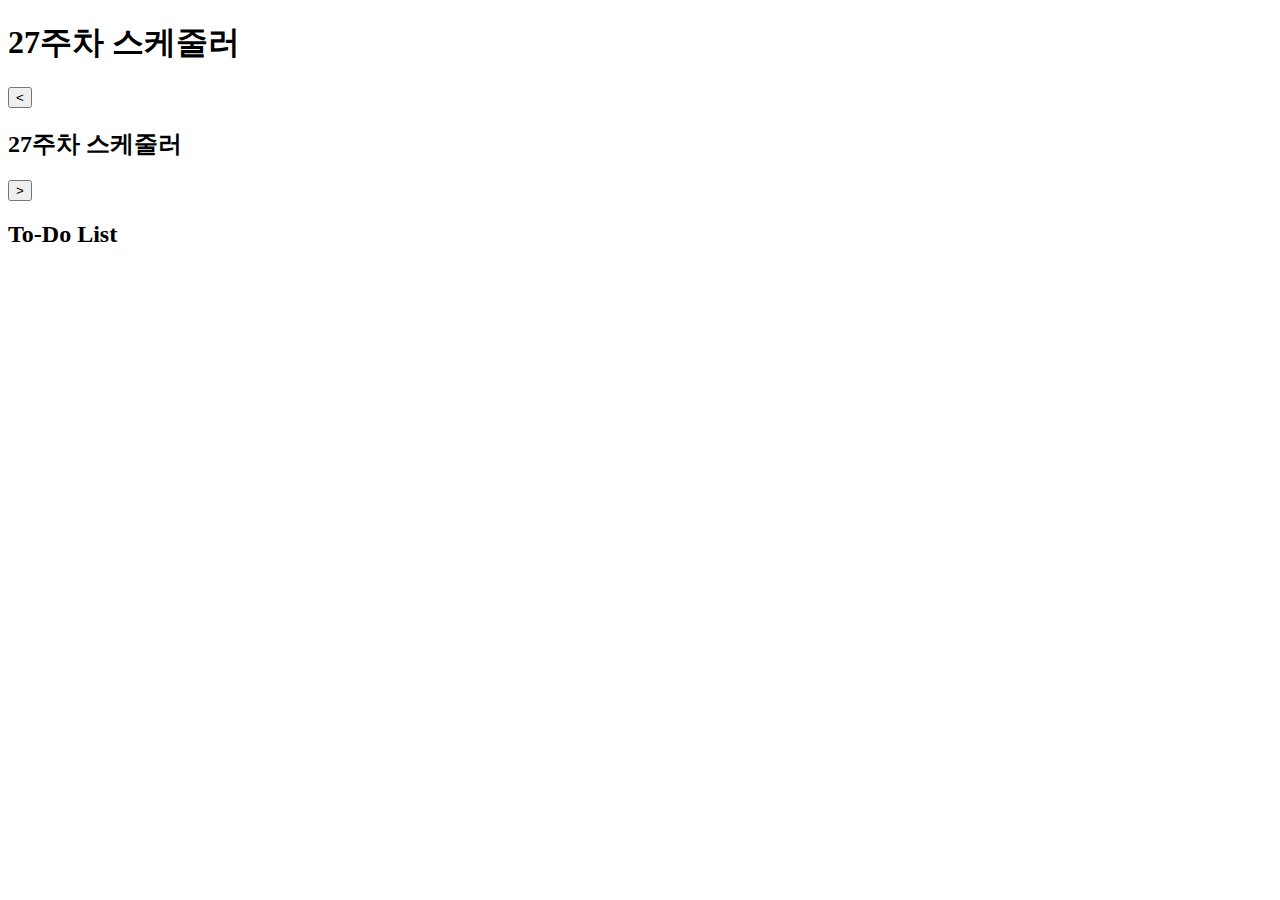
==== commit 81e932a1: "Update index.html" ====
--- a/index.html
+++ b/index.html
@@ -1,672 +1,35 @@
 <!DOCTYPE html>
-<html>
-
+<html lang="en">
 <head>
-  <!-- Basic -->
-  <meta charset="utf-8" />
-  <meta http-equiv="X-UA-Compatible" content="IE=edge" />
-  <!-- Mobile Metas -->
-  <meta name="viewport" content="width=device-width, initial-scale=1, shrink-to-fit=no" />
-  <!-- Site Metas -->
-  <meta name="keywords" content="" />
-  <meta name="description" content="" />
-  <meta name="author" content="" />
-
-  <title>Spering</title>
-
-  <!-- bootstrap core css -->
-  <link rel="stylesheet" type="text/css" href="css/bootstrap.css" />
-
-  <link href="https://fonts.googleapis.com/css?family=Poppins:400,700&display=swap" rel="stylesheet">
-  <!-- Custom styles for this template -->
-  <link href="css/style.css" rel="stylesheet" />
-  <!-- responsive style -->
-  <link href="css/responsive.css" rel="stylesheet" />
+    <meta charset="UTF-8">
+    <meta name="viewport" content="width=device-width, initial-scale=1.0">
+    <title>Schedule Manager</title>
+    <link rel="stylesheet" href="styles.css">
 </head>
-
 <body>
-  <div class="hero_area">
-    <!-- header section strats -->
-    <header class="header_section">
-      <div class="container-fluid">
-        <nav class="navbar navbar-expand-lg custom_nav-container">
-          <a class="navbar-brand" href="index.html">
-            <img src="images/logo.png" alt="" />
-            <span>
-              Spering
-            </span>
-          </a>
-          <button class="navbar-toggler" type="button" data-toggle="collapse" data-target="#navbarSupportedContent" aria-controls="navbarSupportedContent" aria-expanded="false" aria-label="Toggle navigation">
-            <span class="navbar-toggler-icon"></span>
-          </button>
-
-          <div class="collapse navbar-collapse" id="navbarSupportedContent">
-            <ul class="navbar-nav  ">
-              <li class="nav-item active">
-                <a class="nav-link" href="index.html">Home <span class="sr-only">(current)</span></a>
-              </li>
-              <li class="nav-item">
-                <a class="nav-link" href="about.html"> About</a>
-              </li>
-              <li class="nav-item">
-                <a class="nav-link" href="work.html">Work </a>
-              </li>
-              <li class="nav-item">
-                <a class="nav-link" href="category.html"> Category </a>
-              </li>
-            </ul>
-            <div class="user_option">
-              <a href="login.html">
-                <span>
-                  Login
-                </span>
-              </a>
-              <form class="form-inline my-2 my-lg-0 ml-0 ml-lg-4 mb-3 mb-lg-0">
-                <button class="btn  my-2 my-sm-0 nav_search-btn" type="submit"></button>
-              </form>
-            </div>
-          </div>
-          <div>
-            <div class="custom_menu-btn ">
-              <button>
-                <span class=" s-1">
-
-                </span>
-                <span class="s-2">
-
-                </span>
-                <span class="s-3">
-
-                </span>
-              </button>
-            </div>
-          </div>
-
-        </nav>
-      </div>
-    </header>
-    <!-- end header section -->
-    <!-- slider section -->
-    <section class="slider_section ">
-      <div class="carousel_btn-container">
-        <a class="carousel-control-prev" href="#carouselExampleIndicators" role="button" data-slide="prev">
-          <span class="sr-only">Previous</span>
-        </a>
-        <a class="carousel-control-next" href="#carouselExampleIndicators" role="button" data-slide="next">
-          <span class="sr-only">Next</span>
-        </a>
-      </div>
-      <div id="carouselExampleIndicators" class="carousel slide" data-ride="carousel">
-        <ol class="carousel-indicators">
-          <li data-target="#carouselExampleIndicators" data-slide-to="0" class="active">01</li>
-          <li data-target="#carouselExampleIndicators" data-slide-to="1">02</li>
-          <li data-target="#carouselExampleIndicators" data-slide-to="2">03</li>
-        </ol>
-        <div class="carousel-inner">
-          <div class="carousel-item active">
-            <div class="container-fluid">
-              <div class="row">
-                <div class="col-md-5 offset-md-1">
-                  <div class="detail-box">
-                    <h1>
-                      You Can <br>
-                      Hire Freelancer <br>
-                      Here
-                    </h1>
-                    <p>
-                      It is a long established fact that a reader will be distracted by
-                      the readable content of a page
-                    </p>
-                    <div class="btn-box">
-                      <a href="" class="btn-1">
-                        About Us
-                      </a>
-                      <a href="" class="btn-2">
-                        Get A Quote
-                      </a>
-                    </div>
-                  </div>
+    <div class="container">
+        <header>
+            <h1>27주차 스케줄러</h1>
+        </header>
+        <main>
+            <section class="schedule">
+                <div class="schedule-header">
+                    <button class="nav-button" id="prev-week">&lt;</button>
+                    <h2 id="week-title">27주차 스케줄러</h2>
+                    <button class="nav-button" id="next-week">&gt;</button>
                 </div>
-                <div class="offset-md-1 col-md-4 img-container">
-                  <div class="img-box">
-                    <img src="images/slider-img.png" alt="">
-                  </div>
+                <div class="schedule-grid" id="schedule-grid">
+                    <!-- 스케줄 아이템들 -->
                 </div>
-              </div>
-            </div>
-          </div>
-          <div class="carousel-item ">
-            <div class="container-fluid">
-              <div class="row">
-                <div class="col-md-5 offset-md-1">
-                  <div class="detail-box">
-                    <h1>
-                      You Can <br>
-                      Hire Freelancer <br>
-                      Here
-                    </h1>
-                    <p>
-                      It is a long established fact that a reader will be distracted by
-                      the readable content of a page
-                    </p>
-                    <div class="btn-box">
-                      <a href="" class="btn-1">
-                        About Us
-                      </a>
-                      <a href="" class="btn-2">
-                        Get A Quote
-                      </a>
-                    </div>
-                  </div>
-                </div>
-                <div class="offset-md-1 col-md-4 img-container">
-                  <div class="img-box">
-                    <img src="images/slider-img.png" alt="">
-                  </div>
-                </div>
-              </div>
-            </div>
-          </div>
-          <div class="carousel-item ">
-            <div class="container-fluid">
-              <div class="row">
-                <div class="col-md-5 offset-md-1">
-                  <div class="detail-box">
-                    <h1>
-                      You Can <br>
-                      Hire Freelancer <br>
-                      Here
-                    </h1>
-                    <p>
-                      It is a long established fact that a reader will be distracted by
-                      the readable content of a page
-                    </p>
-                    <div class="btn-box">
-                      <a href="" class="btn-1">
-                        About Us
-                      </a>
-                      <a href="" class="btn-2">
-                        Get A Quote
-                      </a>
-                    </div>
-                  </div>
-                </div>
-                <div class="offset-md-1 col-md-4 img-container">
-                  <div class="img-box">
-                    <img src="images/slider-img.png" alt="">
-                  </div>
-                </div>
-              </div>
-            </div>
-          </div>
-        </div>
-
-      </div>
-
-    </section>
-    <!-- end slider section -->
-  </div>
-
-
-  <!-- experience section -->
-
-  <section class="experience_section layout_padding">
-    <div class="container">
-      <div class="row">
-        <div class="col-md-5">
-          <div class="img-box">
-            <img src="images/experience-img.jpg" alt="">
-          </div>
-        </div>
-        <div class="col-md-7">
-          <div class="detail-box">
-            <div class="heading_container">
-              <h2>
-                Best Experinced Freelancer Here
-              </h2>
-            </div>
-            <p>
-              It is a long established fact that a reader will be distracted by the readable content of a page when looking at its layout. The point of using Lorem Ipsum is that it has a more-or-less normal distribution of letters, as
-            </p>
-            <div class="btn-box">
-              <a href="" class="btn-1">
-                Read More
-              </a>
-              <a href="" class="btn-2">
-                Hire
-              </a>
-            </div>
-          </div>
-        </div>
-
-      </div>
+            </section>
+            <section class="todo">
+                <h2>To-Do List</h2>
+                <ul id="todo-list">
+                    <!-- To-do 아이템들 -->
+                </ul>
+            </section>
+        </main>
     </div>
-  </section>
-
-  <!-- end experience section -->
-
-  <!-- category section -->
-
-  <section class="category_section layout_padding">
-    <div class="container">
-      <div class="heading_container">
-        <h2>
-          Category
-        </h2>
-      </div>
-      <div class="category_container">
-        <div class="box">
-          <div class="img-box">
-            <img src="images/c1.png" alt="">
-          </div>
-          <div class="detail-box">
-            <h5>
-              Design & Arts
-            </h5>
-          </div>
-        </div>
-        <div class="box">
-          <div class="img-box">
-            <img src="images/c2.png" alt="">
-          </div>
-          <div class="detail-box">
-            <h5>
-              Web Development
-            </h5>
-          </div>
-        </div>
-        <div class="box">
-          <div class="img-box">
-            <img src="images/c3.png" alt="">
-          </div>
-          <div class="detail-box">
-            <h5>
-              SEO Markting
-            </h5>
-          </div>
-        </div>
-        <div class="box">
-          <div class="img-box">
-            <img src="images/c4.png" alt="">
-          </div>
-          <div class="detail-box">
-            <h5>
-              Video Edting
-            </h5>
-          </div>
-        </div>
-        <div class="box">
-          <div class="img-box">
-            <img src="images/c5.png" alt="">
-          </div>
-          <div class="detail-box">
-            <h5>
-              Logo Design
-            </h5>
-          </div>
-        </div>
-        <div class="box">
-          <div class="img-box">
-            <img src="images/c6.png" alt="">
-          </div>
-          <div class="detail-box">
-            <h5>
-              Game Design
-            </h5>
-          </div>
-        </div>
-      </div>
-    </div>
-  </section>
-
-
-  <!-- end category section -->
-
-  <!-- about section -->
-
-  <section class="about_section layout_padding">
-    <div class="container">
-      <div class="row">
-        <div class="col-md-10 col-lg-9 mx-auto">
-          <div class="img-box">
-            <img src="images/about-img.jpg" alt="">
-          </div>
-        </div>
-      </div>
-      <div class="detail-box">
-        <h2>
-          About Spering Company
-        </h2>
-        <p>
-          There are many variations of passages of Lorem Ipsum available, but the majority have suffered alteration in some form, by injected humour, or randomised words which don't look even slightly believable. If youThere are many variations of passages of Lorem Ipsum available, but the majority have suffered alteration in some form, by injected humour, or randomised words which don't look even slightly believable. If you
-        </p>
-        <a href="">
-          Read More
-        </a>
-      </div>
-    </div>
-  </section>
-
-  <!-- end about section -->
-
-  <!-- freelance section -->
-
-  <section class="freelance_section ">
-    <div id="accordion">
-      <div class="container-fluid">
-        <div class="row">
-          <div class="col-md-5 offset-md-1">
-            <div class="detail-box">
-              <div class="heading_container">
-                <h2>
-                  Work Freelaner Has Done
-                </h2>
-              </div>
-              <div class="tab_container">
-                <div class="t-link-box" data-toggle="collapse" data-target="#collapseOne" aria-expanded="true" aria-controls="collapseOne">
-                  <div class="img-box">
-                    <img src="images/f1.png" alt="">
-                  </div>
-                  <div class="detail-box">
-                    <h5>
-                      $250 Million
-                    </h5>
-                    <h3>
-                      Paid to Freelancers
-                    </h3>
-                  </div>
-                </div>
-                <div class="t-link-box collapsed" data-toggle="collapse" data-target="#collapseTwo" aria-expanded="false" aria-controls="collapseTwo">
-                  <div class="img-box">
-                    <img src="images/f2.png" alt="">
-                  </div>
-                  <div class="detail-box">
-                    <h5>
-                      2 Million
-                    </h5>
-                    <h3>
-                      Paid Invoices
-                    </h3>
-                  </div>
-                </div>
-                <div class="t-link-box collapsed" data-toggle="collapse" data-target="#collapseThree" aria-expanded="false" aria-controls="collapseThree">
-                  <div class="img-box">
-                    <img src="images/f3.png" alt="">
-                  </div>
-                  <div class="detail-box">
-                    <h5>
-                      700,000
-                    </h5>
-                    <h3>
-                      Worldwide Freelancer
-                    </h3>
-                  </div>
-                </div>
-                <div class="t-link-box collapsed" data-toggle="collapse" data-target="#collapseFour" aria-expanded="false" aria-controls="collapseFour">
-                  <div class="img-box">
-                    <img src="images/f4.png" alt="">
-                  </div>
-                  <div class="detail-box">
-                    <h5>
-                      98%
-                    </h5>
-                    <h3>
-                      Customer <br>
-                      Satisfaction Rate
-                    </h3>
-                  </div>
-                </div>
-              </div>
-            </div>
-          </div>
-          <div class="col-md-6">
-            <div class="collapse show" id="collapseOne" aria-labelledby="headingOne" data-parent="#accordion">
-              <div class="img-box">
-                <img src="images/freelance-img.jpg" alt="">
-              </div>
-            </div>
-            <div class="collapse" id="collapseTwo" aria-labelledby="headingTwo" data-parent="#accordion">
-              <div class="img-box">
-                <img src="images/freelance-img.jpg" alt="">
-              </div>
-            </div>
-            <div class="collapse" id="collapseThree" aria-labelledby="headingThree" data-parent="#accordion">
-              <div class="img-box">
-                <img src="images/freelance-img.jpg" alt="">
-              </div>
-            </div>
-            <div class="collapse" id="collapseFour" aria-labelledby="headingfour" data-parent="#accordion">
-              <div class="img-box">
-                <img src="images/freelance-img.jpg" alt="">
-              </div>
-            </div>
-          </div>
-        </div>
-      </div>
-    </div>
-  </section>
-
-  <!-- end freelance section -->
-
-  <!-- client section -->
-
-  <section class="client_section layout_padding">
-    <div class="container">
-      <div class="row">
-        <div class="col-lg-9 col-md-10 mx-auto">
-          <div class="heading_container">
-            <h2>
-              Testimonial
-            </h2>
-          </div>
-          <div id="carouselExampleControls" class="carousel slide" data-ride="carousel">
-            <div class="carousel-inner">
-              <div class="carousel-item active">
-                <div class="detail-box">
-                  <h4>
-                    John Hissona
-                  </h4>
-                  <p>
-                    passages of Lorem Ipsum available, but the majority have suffered alteration in some form, by injected humour, or randomised words which don't look even slightly believable. If youThere are many variations of passages of Lorem Ipsum available, but the majority have suffered alteration in s
-                  </p>
-                  <img src="images/quote.png" alt="">
-                </div>
-              </div>
-              <div class="carousel-item">
-                <div class="detail-box">
-                  <h4>
-                    John Hissona
-                  </h4>
-                  <p>
-                    passages of Lorem Ipsum available, but the majority have suffered alteration in some form, by injected humour, or randomised words which don't look even slightly believable. If youThere are many variations of passages of Lorem Ipsum available, but the majority have suffered alteration in s
-                  </p>
-                  <img src="images/quote.png" alt="">
-                </div>
-              </div>
-              <div class="carousel-item">
-                <div class="detail-box">
-                  <h4>
-                    John Hissona
-                  </h4>
-                  <p>
-                    passages of Lorem Ipsum available, but the majority have suffered alteration in some form, by injected humour, or randomised words which don't look even slightly believable. If youThere are many variations of passages of Lorem Ipsum available, but the majority have suffered alteration in s
-                  </p>
-                  <img src="images/quote.png" alt="">
-                </div>
-              </div>
-            </div>
-            <a class="carousel-control-prev" href="#carouselExampleControls" role="button" data-slide="prev">
-              <span class="sr-only">Previous</span>
-            </a>
-            <a class="carousel-control-next" href="#carouselExampleControls" role="button" data-slide="next">
-              <span class="sr-only">Next</span>
-            </a>
-          </div>
-        </div>
-      </div>
-    </div>
-  </section>
-
-  <!-- end client section -->
-
-
-
-  <!-- info section -->
-
-  <section class="info_section ">
-    <div class="info_container layout_padding-top">
-      <div class="container">
-        <div class="info_top">
-          <div class="info_logo">
-            <img src="images/logo.png" alt="" />
-            <span>
-              Spering
-            </span>
-          </div>
-          <div class="social_box">
-            <a href="#">
-              <img src="images/fb.png" alt="">
-            </a>
-            <a href="#">
-              <img src="images/twitter.png" alt="">
-            </a>
-            <a href="#">
-              <img src="images/linkedin.png" alt="">
-            </a>
-            <a href="#">
-              <img src="images/instagram.png" alt="">
-            </a>
-            <a href="#">
-              <img src="images/youtube.png" alt="">
-            </a>
-          </div>
-        </div>
-
-        <div class="info_main">
-          <div class="row">
-            <div class="col-md-3 col-lg-2">
-              <div class="info_link-box">
-                <h5>
-                  Useful Link
-                </h5>
-                <ul>
-                  <li class=" active">
-                    <a class="" href="index.html">Home <span class="sr-only">(current)</span></a>
-                  </li>
-                  <li class="">
-                    <a class="" href="about.html">About </a>
-                  </li>
-                  <li class="">
-                    <a class="" href="work.html">Work </a>
-                  </li>
-                  <li class="">
-                    <a class="" href="category.html">Category </a>
-                  </li>
-                </ul>
-              </div>
-            </div>
-            <div class="col-md-3 ">
-              <h5>
-                Offices
-              </h5>
-              <p>
-                Readable content of a page when looking at its layoutreadable content of a page when looking at its layout
-              </p>
-            </div>
-
-            <div class="col-md-3 col-lg-2 offset-lg-1">
-              <h5>
-                Information
-              </h5>
-              <p>
-                Readable content of a page when looking at its layoutreadable content of a page when looking at its layout
-              </p>
-            </div>
-
-            <div class="col-md-3  offset-lg-1">
-              <div class="info_form ">
-                <h5>
-                  Newsletter
-                </h5>
-                <form action="">
-                  <input type="email" placeholder="Email">
-                  <button>
-                    Subscribe
-                  </button>
-                </form>
-              </div>
-            </div>
-          </div>
-        </div>
-        <div class="row">
-          <div class="col-lg-9 col-md-10 mx-auto">
-            <div class="info_contact layout_padding2">
-              <div class="row">
-                <div class="col-md-3">
-                  <a href="#" class="link-box">
-                    <div class="img-box">
-                      <img src="images/location.png" alt="">
-                    </div>
-                    <div class="detail-box">
-                      <h6>
-                        Location
-                      </h6>
-                    </div>
-                  </a>
-                </div>
-                <div class="col-md-4">
-                  <a href="#" class="link-box">
-                    <div class="img-box">
-                      <img src="images/mail.png" alt="">
-                    </div>
-                    <div class="detail-box">
-                      <h6>
-                        demo@gmail.com
-                      </h6>
-                    </div>
-                  </a>
-                </div>
-                <div class="col-md-5">
-                  <a href="#" class="link-box">
-                    <div class="img-box">
-                      <img src="images/call.png" alt="">
-                    </div>
-                    <div class="detail-box">
-                      <h6>
-                        Call +01 1234567890
-                      </h6>
-                    </div>
-                  </a>
-                </div>
-              </div>
-            </div>
-          </div>
-        </div>
-
-      </div>
-    </div>
-  </section>
-
-  <!-- end info section -->
-
-  <!-- footer section -->
-  <footer class="container-fluid footer_section ">
-    <div class="container">
-      <p>
-        &copy; <span id="displayDate"></span> All Rights Reserved By
-        <a href="https://html.design/">Free Html Templates</a>
-      </p>
-    </div>
-  </footer>
-  <!-- end  footer section -->
-
-
-  <script src="js/jquery-3.4.1.min.js"></script>
-  <script src="js/bootstrap.js"></script>
-  <script src="js/custom.js"></script>
-
-
+    <script src="script.js"></script>
 </body>
-</body>
-
 </html>
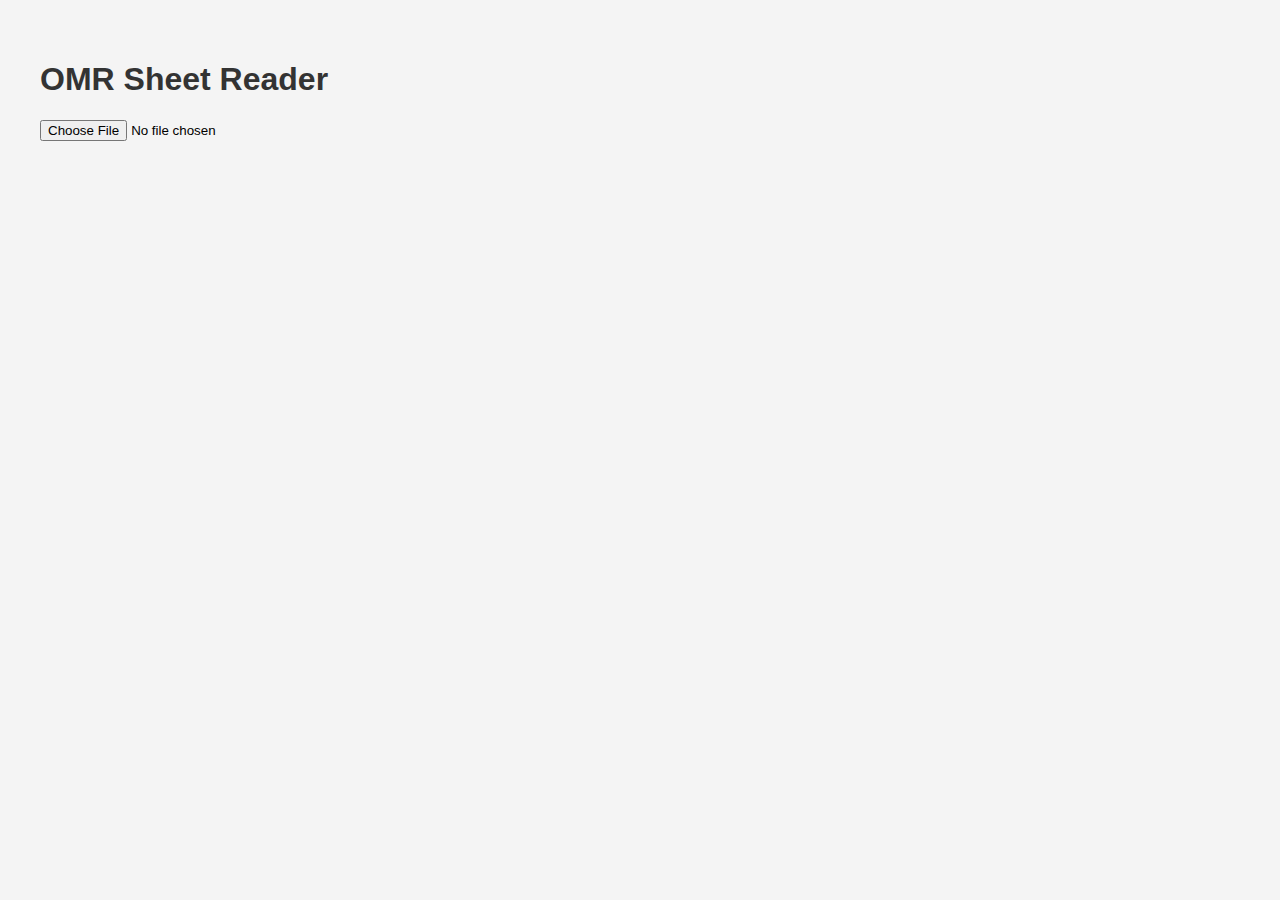
==== commit 045379d9: "Create index.html" ====
--- a/index.html
+++ b/index.html
@@ -1,35 +1,30 @@
-<!DOCTYPE html>
-<html lang="en">
-<head>
-    <meta charset="UTF-8">
-    <meta name="viewport" content="width=device-width, initial-scale=1.0">
-    <title>Schedule Manager</title>
-    <link rel="stylesheet" href="styles.css">
-</head>
-<body>
-    <div class="container">
-        <header>
-            <h1>27주차 스케줄러</h1>
-        </header>
-        <main>
-            <section class="schedule">
-                <div class="schedule-header">
-                    <button class="nav-button" id="prev-week">&lt;</button>
-                    <h2 id="week-title">27주차 스케줄러</h2>
-                    <button class="nav-button" id="next-week">&gt;</button>
-                </div>
-                <div class="schedule-grid" id="schedule-grid">
-                    <!-- 스케줄 아이템들 -->
-                </div>
-            </section>
-            <section class="todo">
-                <h2>To-Do List</h2>
-                <ul id="todo-list">
-                    <!-- To-do 아이템들 -->
-                </ul>
-            </section>
-        </main>
-    </div>
-    <script src="script.js"></script>
-</body>
-</html>
+<!DOCTYPE html>
+<html lang="en">
+<head>
+    <meta charset="UTF-8">
+    <meta name="viewport" content="width=device-width, initial-scale=1.0">
+    <title>OMR Reader</title>
+    <style>
+        body {
+            font-family: Arial, sans-serif;
+            margin: 20px;
+            padding: 20px;
+            background-color: #f4f4f4;
+        }
+        h1 {
+            color: #333;
+        }
+        input[type="file"] {
+            margin-bottom: 10px;
+        }
+    </style>
+</head>
+<body>
+    <h1>OMR Sheet Reader</h1>
+    <input type="file" id="fileInput" accept="image/*">
+    <canvas id="canvas" style="display: none;"></canvas>
+    <p id="result"></p>
+
+    <script src="script.js"></script>
+</body>
+</html>
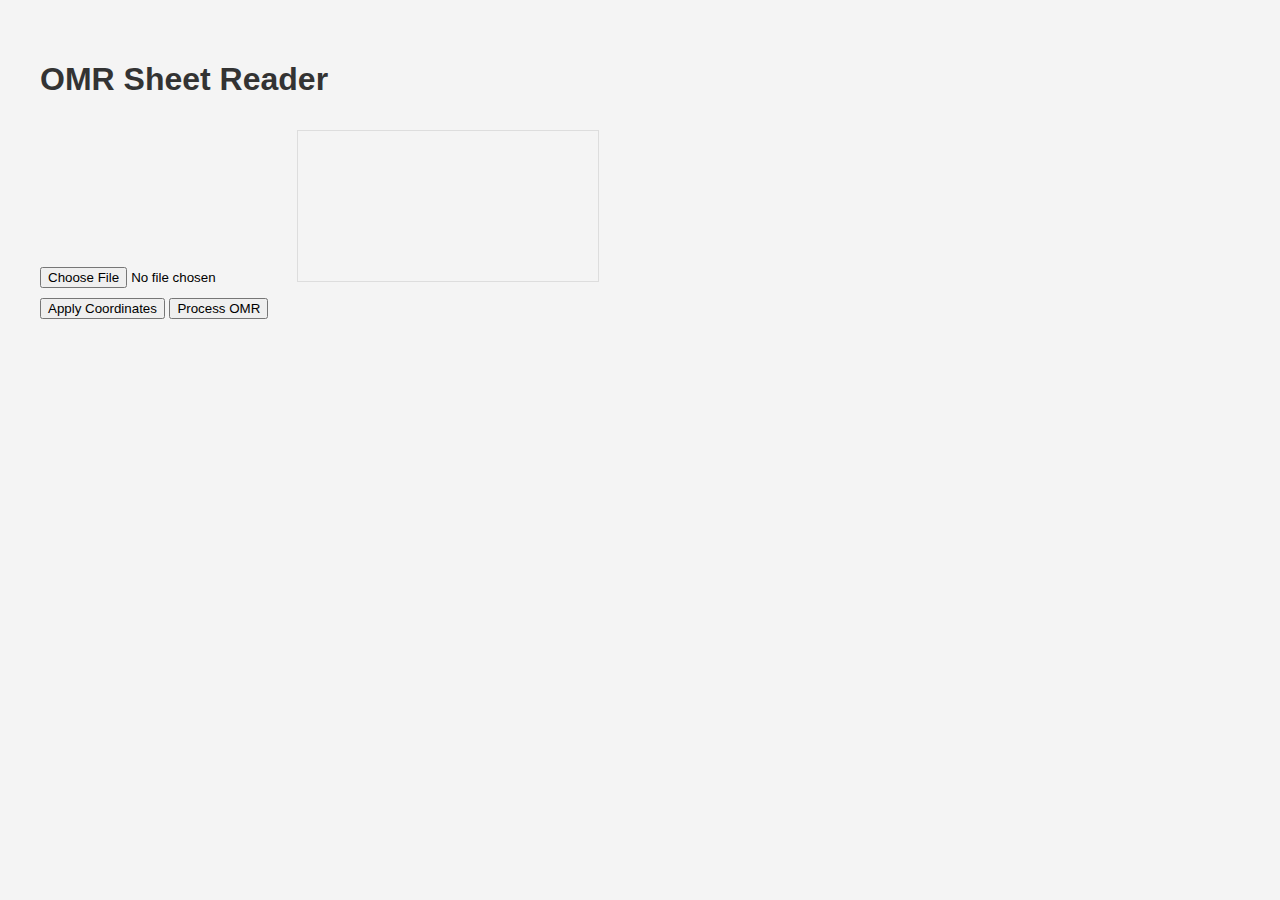
==== commit e12fc71b: "Update index.html" ====
--- a/index.html
+++ b/index.html
@@ -3,7 +3,7 @@
 <head>
     <meta charset="UTF-8">
     <meta name="viewport" content="width=device-width, initial-scale=1.0">
-    <title>OMR Reader</title>
+    <title>OMR Sheet Reader</title>
     <style>
         body {
             font-family: Arial, sans-serif;
@@ -17,12 +17,24 @@
         input[type="file"] {
             margin-bottom: 10px;
         }
+        canvas {
+            border: 1px solid #ddd;
+            margin-top: 10px;
+        }
+        .region {
+            border: 2px dashed #f00;
+            position: absolute;
+            pointer-events: none;
+        }
     </style>
 </head>
 <body>
     <h1>OMR Sheet Reader</h1>
     <input type="file" id="fileInput" accept="image/*">
-    <canvas id="canvas" style="display: none;"></canvas>
+    <canvas id="canvas"></canvas>
+    <div id="regionsContainer"></div>
+    <button id="applyButton">Apply Coordinates</button>
+    <button id="processButton">Process OMR</button>
     <p id="result"></p>
 
     <script src="script.js"></script>
